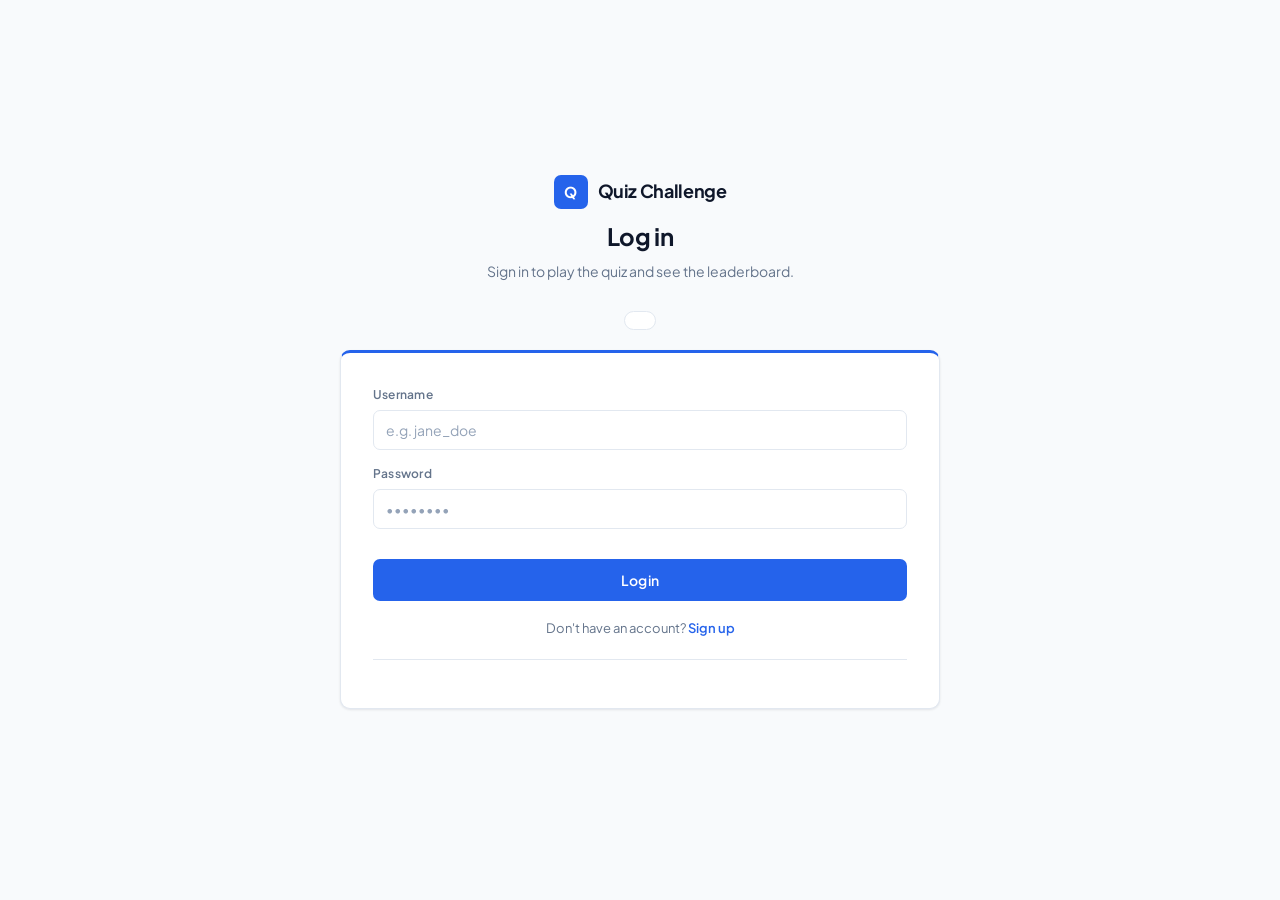
==== public/dashboard.html @ c7d6bfc7 "Initial commit" ====
<!DOCTYPE html>
<html lang="en">
<head>
<meta charset="UTF-8">
<meta name="viewport" content="width=device-width, initial-scale=1.0">
<title>Dashboard · Quiz Challenge</title>
<link rel="stylesheet" href="css/style.css">
</head>
<body>
<div class="shell">
  <div class="brand">
    <div class="brand-mark">Q</div>
    <div class="brand-name">Quiz Challenge</div>
  </div>

  <div class="status-row">
    <div class="server-status">
      <span class="dot" id="status-dot"></span>
      <span id="status-text">Connecting to server…</span>
    </div>
  </div>

  <div class="topbar" id="topbar"></div>

  <!-- Leaderboard section (everyone) -->
  <div class="section-title">Leaderboard</div>
  <div class="table-toolbar">
    <button class="link-btn" onclick="loadLeaderboard()">↻ Refresh</button>
  </div>
  <div class="card card-flush" id="lb-panel">
    <div class="loading-row">Loading…</div>
  </div>

  <!-- Admin section (admin role only) -->
  <div id="admin-section" style="display:none">
    <div class="section-title" style="margin-top:2rem">Admin — Site Stats</div>
    <div class="table-toolbar">
      <button class="link-btn" onclick="loadAdminStats()">↻ Refresh</button>
    </div>
    <div id="admin-stats-tiles" class="admin-stats"></div>
    <div class="section-title">Recent Results</div>
    <div class="card card-flush" id="admin-recent-panel">
      <div class="loading-row">Loading…</div>
    </div>
  </div>
</div>

<script src="js/app.js"></script>
<script>
let session = Session.requireLogin();

async function init() {
  if (!session) return;
  renderTopbar('dashboard');
  checkServerStatus();
  await loadLeaderboard();
  if (session.role === 'admin') {
    document.getElementById('admin-section').style.display = '';
    await loadAdminStats();
  }
}

// ── Leaderboard ─────────────────────────────────────────────
async function loadLeaderboard() {
  const panel = document.getElementById('lb-panel');
  panel.innerHTML = '<div class="loading-row">Loading…</div>';
  try {
    const data = await fetch(API + '/api/leaderboard').then(r => r.json());
    if (!data.length) {
      panel.innerHTML = `<div class="empty-state">No scores yet — finish a quiz to get on the board!</div>`;
      return;
    }
    const rankLabel = r => r === 1 ? '🥇' : r === 2 ? '🥈' : r === 3 ? '🥉' : `#${r}`;
    panel.innerHTML = `
      <table class="data-table">
        <thead>
          <tr>
            <th>Rank</th>
            <th>Player</th>
            <th>Score</th>
            <th>Time</th>
          </tr>
        </thead>
        <tbody>
          ${data.map(e => `
            <tr class="${e.name === session.username ? 'me' : ''}">
              <td class="rank-cell ${e.rank <= 3 ? 'rank-' + e.rank : ''}">${rankLabel(e.rank)}</td>
              <td>${escapeHtml(e.name)}${e.name === session.username ? ' <span class="score-pct">(you)</span>' : ''}</td>
              <td class="mono">${e.score}/${e.total}<span class="score-pct"> ${Math.round(e.score/e.total*100)}%</span></td>
              <td class="mono">${(e.timeMs/1000).toFixed(1)}s</td>
            </tr>`).join('')}
        </tbody>
      </table>`;
  } catch (e) {
    panel.innerHTML = `<div class="empty-state">Could not load leaderboard. Is the server running?</div>`;
  }
}

// ── Admin stats ──────────────────────────────────────────────
async function loadAdminStats() {
  const tilesEl = document.getElementById('admin-stats-tiles');
  const recentEl = document.getElementById('admin-recent-panel');
  tilesEl.innerHTML = '';
  recentEl.innerHTML = '<div class="loading-row">Loading…</div>';

  try {
    const res = await fetch(API + '/api/admin/stats', {
      method: 'POST', headers: {'Content-Type':'application/json'},
      body: JSON.stringify({ username: session.username, password: session.password })
    });
    const data = await res.json();
    if (!res.ok || data.error) {
      recentEl.innerHTML = `<div class="empty-state">${escapeHtml(data.error || 'Could not load admin stats.')}</div>`;
      return;
    }

    // Stat tiles
    const tiles = [
      { v: data.totalUsers,             n: 'Registered users' },
      { v: data.totalQuizzes,           n: 'Quizzes taken' },
      { v: data.avgScorePct.toFixed(1) + '%', n: 'Average score' },
    ];
    tilesEl.innerHTML = tiles.map(t => `
      <div class="admin-stat">
        <div class="admin-stat-v">${t.v}</div>
        <div class="admin-stat-n">${t.n}</div>
      </div>`).join('');

    // Recent results table
    if (!data.recentResults.length) {
      recentEl.innerHTML = `<div class="empty-state">No quiz results yet.</div>`;
      return;
    }
    recentEl.innerHTML = `
      <table class="data-table">
        <thead>
          <tr>
            <th>User</th>
            <th>Score</th>
            <th>Time</th>
            <th>When</th>
          </tr>
        </thead>
        <tbody>
          ${data.recentResults.map(r => `
            <tr>
              <td>${escapeHtml(r.username)}</td>
              <td class="mono">${r.score}/${r.total}<span class="score-pct"> ${Math.round(r.score/r.total*100)}%</span></td>
              <td class="mono">${(r.timeMs/1000).toFixed(1)}s</td>
              <td class="mono" style="color:var(--ink-soft);font-size:12px">${escapeHtml(r.createdAt)}</td>
            </tr>`).join('')}
        </tbody>
      </table>`;
  } catch (e) {
    recentEl.innerHTML = `<div class="empty-state">Could not load admin stats. Is the server running?</div>`;
  }
}

init();
</script>
</body>
</html>
---- public/css/style.css ----
/* ============================================================
   Quiz Challenge — Clean & Modern Professional Design System
   Fonts: Plus Jakarta Sans (UI) + DM Mono (data/numbers)
   ============================================================ */

@import url('https://fonts.googleapis.com/css2?family=Plus+Jakarta+Sans:wght@400;500;600;700&family=DM+Mono:wght@400;500&display=swap');

*, *::before, *::after { box-sizing: border-box; margin: 0; padding: 0; }

:root {
  /* Surfaces */
  --bg:          #F8FAFC;
  --surface:     #FFFFFF;
  --surface-2:   #F1F5F9;

  /* Ink */
  --ink:         #0F172A;
  --ink-soft:    #64748B;
  --ink-faint:   #94A3B8;

  /* Borders */
  --border:      #E2E8F0;
  --border-strong: #CBD5E1;

  /* Brand / accent */
  --accent:        #2563EB;
  --accent-soft:   #EFF6FF;
  --accent-press:  #1D4ED8;
  --accent-border: #BFDBFE;

  /* Status */
  --green:       #16A34A;
  --green-soft:  #F0FDF4;
  --green-border:#BBF7D0;
  --red:         #DC2626;
  --red-soft:    #FEF2F2;
  --red-border:  #FECACA;
  --amber:       #D97706;
  --amber-soft:  #FFFBEB;
  --amber-border:#FDE68A;

  /* Type */
  --font-ui:   'Plus Jakarta Sans', system-ui, sans-serif;
  --font-mono: 'DM Mono', ui-monospace, monospace;

  /* Shape */
  --radius:    10px;
  --radius-sm: 7px;
  --radius-xs: 5px;

  /* Signature: top-border stripe on cards */
  --card-stripe: 3px solid var(--accent);

  /* Shadow — single, restrained */
  --shadow: 0 1px 3px rgba(15,23,42,0.06), 0 1px 2px rgba(15,23,42,0.04);
}

/* ── Base ───────────────────────────────────────────────────── */
html, body {
  font-family: var(--font-ui);
  background: var(--bg);
  color: var(--ink);
  min-height: 100vh;
  -webkit-font-smoothing: antialiased;
}
body {
  display: flex;
  align-items: center;
  justify-content: center;
  padding: 2.5rem 1rem;
  line-height: 1.6;
}
a { color: var(--accent); }

/* ── Shell ──────────────────────────────────────────────────── */
.shell { width: 100%; max-width: 600px; }
.home-shell { width: 100%; max-width: 440px; }

/* ── Brand ──────────────────────────────────────────────────── */
.brand {
  display: flex; align-items: center; gap: 10px;
  justify-content: center; margin-bottom: 0.5rem;
}
.brand-mark {
  width: 34px; height: 34px;
  border-radius: var(--radius-sm);
  background: var(--accent);
  display: flex; align-items: center; justify-content: center;
  color: white;
  font-family: var(--font-ui);
  font-weight: 700; font-size: 15px;
  letter-spacing: -0.02em;
  flex-shrink: 0;
}
.brand-name {
  font-family: var(--font-ui);
  font-weight: 700; font-size: 18px;
  letter-spacing: -0.02em;
  color: var(--ink);
}

/* ── Page header ────────────────────────────────────────────── */
.page-header { text-align: center; margin-bottom: 1.75rem; }
.page-header h1 {
  font-size: 24px; font-weight: 700;
  letter-spacing: -0.02em; color: var(--ink);
}
.page-header p { font-size: 14px; color: var(--ink-soft); margin-top: 5px; }

/* ── Server status ──────────────────────────────────────────── */
.status-row { display: flex; justify-content: center; margin-bottom: 1.25rem; }
.server-status {
  display: inline-flex; align-items: center; gap: 7px;
  font-size: 12px; font-family: var(--font-mono);
  color: var(--ink-soft);
  background: var(--surface);
  border: 1px solid var(--border);
  border-radius: 99px;
  padding: 5px 13px 5px 10px;
}
.dot { width: 7px; height: 7px; border-radius: 50%; flex-shrink: 0; }
.dot.on  { background: var(--green); box-shadow: 0 0 0 2px var(--green-soft); }
.dot.off { background: var(--red);   box-shadow: 0 0 0 2px var(--red-soft); }

/* ── Topbar ─────────────────────────────────────────────────── */
.topbar {
  display: flex; align-items: center;
  justify-content: space-between;
  margin-bottom: 1.5rem;
  padding-bottom: 1rem;
  border-bottom: 1px solid var(--border);
}
.topbar-left { display: flex; align-items: center; gap: 10px; }
.topbar-id { font-size: 13px; color: var(--ink-soft); }
.topbar-id .who { color: var(--ink); font-weight: 600; }
.role-badge {
  display: inline-block;
  font-family: var(--font-mono);
  font-size: 10px; font-weight: 500;
  letter-spacing: 0.05em;
  padding: 2px 8px;
  border-radius: 99px;
  background: var(--accent-soft);
  color: var(--accent);
  border: 1px solid var(--accent-border);
  text-transform: uppercase;
  margin-left: 6px;
  vertical-align: middle;
}
.topbar-nav { display: flex; gap: 4px; }

.btn-ghost {
  background: transparent;
  border: 1px solid var(--border);
  border-radius: var(--radius-sm);
  padding: 7px 13px;
  font-size: 13px; font-weight: 500;
  color: var(--ink-soft);
  cursor: pointer;
  font-family: var(--font-ui);
  transition: all 0.12s;
  text-decoration: none;
  display: inline-flex; align-items: center;
}
.btn-ghost:hover {
  border-color: var(--border-strong);
  color: var(--ink);
  background: var(--surface-2);
}
.btn-ghost.active {
  background: var(--accent);
  border-color: var(--accent);
  color: white;
}
.btn-ghost.danger:hover {
  border-color: var(--red-border);
  color: var(--red);
  background: var(--red-soft);
}

/* ── Cards ──────────────────────────────────────────────────── */
.card {
  background: var(--surface);
  border: 1px solid var(--border);
  border-top: var(--card-stripe);
  border-radius: var(--radius);
  padding: 1.5rem;
  margin-bottom: 1rem;
  box-shadow: var(--shadow);
}
.card-flush {
  padding: 0;
  overflow: hidden;
  border-top: var(--card-stripe);
}

.badge {
  display: inline-flex; align-items: center;
  font-size: 11px; font-weight: 600;
  letter-spacing: 0.04em; text-transform: uppercase;
  padding: 3px 10px; border-radius: 99px;
  background: var(--accent-soft);
  color: var(--accent);
  border: 1px solid var(--accent-border);
  margin-bottom: 12px;
}

/* ── Progress bar ───────────────────────────────────────────── */
.progress-label {
  display: flex; justify-content: space-between;
  font-size: 12px; color: var(--ink-soft);
  font-family: var(--font-mono);
  margin-bottom: 8px;
}
.progress-label .score-value { color: var(--ink); font-weight: 500; }
.progress-wrap {
  background: var(--border); border-radius: 99px;
  height: 5px; margin-bottom: 1.25rem; overflow: hidden;
}
.progress-fill {
  height: 5px; border-radius: 99px; background: var(--accent);
  transition: width 0.4s ease;
}

/* ── Timer ──────────────────────────────────────────────────── */
.timer-card {
  display: flex; align-items: center; gap: 14px;
  background: var(--surface);
  border: 1px solid var(--border);
  border-radius: var(--radius);
  padding: 11px 16px;
  margin-bottom: 1rem;
  box-shadow: var(--shadow);
}
.timer-bar-wrap {
  flex: 1; height: 6px; background: var(--border);
  border-radius: 99px; overflow: hidden;
}
.timer-bar {
  height: 100%; border-radius: 99px; background: var(--green);
  transition: width 0.1s linear, background 0.3s;
}
.timer-bar.warn   { background: var(--amber); }
.timer-bar.danger { background: var(--red); }
.timer-digit {
  font-family: var(--font-mono); font-weight: 500; font-size: 14px;
  color: var(--ink); min-width: 36px; text-align: right;
  font-variant-numeric: tabular-nums;
}
.timer-digit.danger { color: var(--red); }

/* ── Question & options ─────────────────────────────────────── */
.q-text {
  font-size: 17px; font-weight: 600;
  color: var(--ink); line-height: 1.55;
  letter-spacing: -0.01em;
}
.options { display: flex; flex-direction: column; gap: 8px; }
.opt {
  display: flex; align-items: center; gap: 14px;
  background: var(--surface);
  border: 1px solid var(--border);
  border-radius: var(--radius-sm);
  padding: 13px 15px;
  cursor: pointer; font-size: 14px; font-weight: 500;
  color: var(--ink);
  font-family: var(--font-ui);
  transition: border-color 0.12s, background 0.12s;
  text-align: left; width: 100%;
  box-shadow: var(--shadow);
}
.opt:hover:not(:disabled) {
  border-color: var(--accent);
  background: var(--accent-soft);
}
.opt:disabled { cursor: default; }
.opt.correct {
  background: var(--green-soft);
  border-color: var(--green);
}
.opt.wrong {
  background: var(--red-soft);
  border-color: var(--red);
}
.opt.timeout {
  background: var(--amber-soft);
  border-color: var(--amber);
}

.opt-id {
  width: 28px; height: 28px; min-width: 28px;
  border-radius: var(--radius-xs);
  background: var(--surface-2);
  border: 1px solid var(--border);
  display: flex; align-items: center; justify-content: center;
  font-size: 12px; font-weight: 600;
  font-family: var(--font-mono);
  color: var(--ink-soft);
}
.opt.correct .opt-id {
  background: var(--green); border-color: var(--green); color: white;
}
.opt.wrong .opt-id {
  background: var(--red); border-color: var(--red); color: white;
}
.opt.timeout .opt-id {
  background: var(--amber); border-color: var(--amber); color: white;
}

.explanation {
  background: var(--surface-2);
  border: 1px solid var(--border);
  border-left: 3px solid var(--accent);
  border-radius: var(--radius-sm);
  padding: 12px 14px;
  font-size: 13px; color: var(--ink-soft);
  line-height: 1.65; margin-top: 10px;
}
.explanation b { color: var(--ink); }

/* ── Buttons ────────────────────────────────────────────────── */
.btn-primary {
  width: 100%; padding: 12px;
  background: var(--accent); color: white;
  border: none; border-radius: var(--radius-sm);
  font-size: 14px; font-weight: 600;
  font-family: var(--font-ui);
  cursor: pointer; margin-top: 1rem;
  transition: background 0.12s;
  letter-spacing: -0.01em;
}
.btn-primary:hover { background: var(--accent-press); }
.btn-primary:disabled { opacity: 0.55; cursor: not-allowed; }

.btn-secondary {
  width: 100%; padding: 12px;
  background: var(--surface); color: var(--ink);
  border: 1px solid var(--border);
  border-radius: var(--radius-sm);
  font-size: 14px; font-weight: 500;
  font-family: var(--font-ui);
  cursor: pointer; margin-top: 0.5rem;
  transition: all 0.12s;
}
.btn-secondary:hover { background: var(--surface-2); border-color: var(--border-strong); }

/* ── Result screen ──────────────────────────────────────────── */
.result { text-align: center; }
.score-ring {
  width: 96px; height: 96px; border-radius: 50%;
  background: var(--accent-soft);
  border: 2px solid var(--accent-border);
  display: flex; flex-direction: column;
  align-items: center; justify-content: center;
  margin: 0 auto 1.1rem;
}
.score-num {
  font-family: var(--font-mono); font-size: 28px;
  font-weight: 500; color: var(--accent); line-height: 1;
}
.score-lbl {
  font-family: var(--font-mono); font-size: 11px;
  color: var(--ink-soft); margin-top: 2px;
}
.result h2 {
  font-size: 20px; font-weight: 700;
  letter-spacing: -0.01em;
  margin-bottom: 5px; color: var(--ink);
}
.result .lead { font-size: 14px; color: var(--ink-soft); margin-bottom: 1rem; }
.stats {
  display: grid; grid-template-columns: repeat(4, 1fr); gap: 8px;
  margin: 1rem 0;
}
.stat {
  background: var(--surface-2); border: 1px solid var(--border);
  border-radius: var(--radius-sm); padding: 12px 8px; text-align: center;
}
.stat-v {
  font-family: var(--font-mono); font-size: 18px;
  font-weight: 500; color: var(--ink);
}
.stat-n { font-size: 11px; color: var(--ink-soft); margin-top: 3px; }

.saved-badge {
  display: inline-flex; align-items: center; gap: 7px;
  font-size: 13px; font-weight: 500; color: var(--green);
  background: var(--green-soft);
  border: 1px solid var(--green-border);
  border-radius: 99px; padding: 6px 14px;
  margin-top: 12px;
}

/* ── Auth forms ─────────────────────────────────────────────── */
.auth-card { padding: 2rem; }
.auth-card h2 {
  font-size: 20px; font-weight: 700;
  letter-spacing: -0.02em;
  margin-bottom: 4px; color: var(--ink);
}
.auth-card p.sub { font-size: 13px; color: var(--ink-soft); margin-bottom: 1.5rem; }

.field { margin-bottom: 14px; }
.field label {
  font-size: 12px; font-weight: 600;
  color: var(--ink-soft);
  display: block; margin-bottom: 6px;
  letter-spacing: 0.02em;
}
.field input {
  width: 100%; padding: 10px 12px;
  border: 1px solid var(--border);
  border-radius: var(--radius-sm);
  font-size: 14px; font-family: var(--font-ui);
  background: var(--surface); color: var(--ink);
  outline: none;
  transition: border-color 0.12s, box-shadow 0.12s;
}
.field input:focus {
  border-color: var(--accent);
  box-shadow: 0 0 0 3px var(--accent-soft);
}
.field input::placeholder { color: var(--ink-faint); }

.auth-switch {
  text-align: center; font-size: 13px;
  color: var(--ink-soft); margin-top: 1.1rem;
}
.auth-switch a {
  color: var(--accent); cursor: pointer;
  font-weight: 600; text-decoration: none;
}
.auth-switch a:hover { text-decoration: underline; }

.alert {
  border-radius: var(--radius-sm);
  padding: 10px 13px;
  font-size: 13px; margin-bottom: 14px;
  border: 1px solid; font-weight: 500;
}
.alert-error   { background: var(--red-soft);   color: var(--red);   border-color: var(--red-border); }
.alert-success { background: var(--green-soft); color: var(--green); border-color: var(--green-border); }

.seed-note {
  font-size: 12px; color: var(--ink-faint);
  text-align: center; margin-top: 1.25rem;
  border-top: 1px solid var(--border);
  padding-top: 1rem; line-height: 1.7;
}
.seed-note b { font-family: var(--font-mono); color: var(--ink-soft); font-weight: 500; }

/* ── Home / options page ────────────────────────────────────── */
.welcome { text-align: center; margin-bottom: 1.75rem; }
.welcome h1 {
  font-size: 24px; font-weight: 700;
  letter-spacing: -0.02em; color: var(--ink); margin-bottom: 5px;
}
.welcome p { font-size: 14px; color: var(--ink-soft); }
.welcome .username { color: var(--accent); }

.admin-badge-row { text-align: center; margin-bottom: 1.25rem; }

.menu-card {
  background: var(--surface);
  border: 1px solid var(--border);
  border-top: var(--card-stripe);
  border-radius: var(--radius);
  box-shadow: var(--shadow);
  overflow: hidden;
  margin-bottom: 1rem;
}
.menu-item {
  display: flex; align-items: center; gap: 14px;
  width: 100%; padding: 16px 18px;
  background: transparent;
  border: none;
  border-bottom: 1px solid var(--border);
  cursor: pointer; font-family: var(--font-ui);
  text-align: left; text-decoration: none;
  color: var(--ink);
  transition: background 0.12s;
}
.menu-item:last-child { border-bottom: none; }
.menu-item:hover { background: var(--surface-2); }
.menu-item:hover .menu-arrow {
  color: var(--accent); transform: translateX(3px);
}

.menu-icon {
  width: 38px; height: 38px;
  border-radius: var(--radius-sm);
  display: flex; align-items: center; justify-content: center;
  font-size: 18px; flex-shrink: 0;
}
.menu-icon.blue   { background: var(--accent-soft); border: 1px solid var(--accent-border); }
.menu-icon.green  { background: var(--green-soft);  border: 1px solid var(--green-border); }
.menu-icon.red    { background: var(--red-soft);    border: 1px solid var(--red-border); }
.menu-icon.purple { background: var(--accent-soft); border: 1px solid var(--accent-border); }

.menu-text { flex: 1; }
.menu-title { font-size: 14px; font-weight: 600; color: var(--ink); display: block; }
.menu-sub   { font-size: 12px; color: var(--ink-soft); margin-top: 1px; display: block; }
.menu-arrow {
  font-size: 16px; color: var(--ink-faint);
  transition: color 0.12s, transform 0.12s;
}

.logout-item .menu-title { color: var(--red); }
.logout-item:hover { background: var(--red-soft); }
.logout-item:hover .menu-arrow { color: var(--red); transform: translateX(0); }

.footer-note {
  text-align: center; font-size: 12px;
  color: var(--ink-faint); font-family: var(--font-mono);
  margin-top: 0.75rem;
}

/* ── Tables ─────────────────────────────────────────────────── */
.table-toolbar {
  display: flex; justify-content: flex-end; align-items: center;
  margin-bottom: 8px;
}
.link-btn {
  font-size: 12px; color: var(--accent); background: none; border: none;
  cursor: pointer; font-weight: 600; padding: 4px 0;
  font-family: var(--font-ui);
}
.link-btn:hover { text-decoration: underline; }

.data-table { width: 100%; border-collapse: collapse; font-size: 14px; }
.data-table th {
  text-align: left; padding: 10px 14px;
  font-size: 11px; font-weight: 600; color: var(--ink-soft);
  text-transform: uppercase; letter-spacing: 0.06em;
  border-bottom: 1px solid var(--border);
  background: var(--surface-2);
}
.data-table td {
  padding: 12px 14px; border-bottom: 1px solid var(--border); color: var(--ink);
}
.data-table tr:last-child td { border-bottom: none; }
.data-table tr:hover td { background: var(--surface-2); }
.data-table tr.me td { background: var(--accent-soft); }
.data-table .mono { font-family: var(--font-mono); font-size: 13px; }

.rank-cell { font-family: var(--font-mono); font-weight: 500; }
.rank-1 { color: #B45309; }
.rank-2 { color: var(--ink-soft); }
.rank-3 { color: #92400E; }

.score-pct { font-size: 12px; color: var(--ink-soft); margin-left: 3px; }

.empty-state {
  text-align: center; color: var(--ink-soft);
  padding: 2.5rem 1.5rem; font-size: 14px;
}

/* ── Admin stat tiles ───────────────────────────────────────── */
.admin-stats {
  display: grid; grid-template-columns: repeat(3, 1fr);
  gap: 10px; margin-bottom: 1.25rem;
}
.admin-stat {
  background: var(--surface);
  border: 1px solid var(--border);
  border-top: 3px solid var(--accent);
  border-radius: var(--radius);
  padding: 1.1rem; text-align: center;
  box-shadow: var(--shadow);
}
.admin-stat-v {
  font-family: var(--font-mono); font-size: 24px;
  font-weight: 500; color: var(--accent);
}
.admin-stat-n { font-size: 12px; color: var(--ink-soft); margin-top: 4px; }

.section-title {
  font-size: 12px; font-weight: 600; color: var(--ink-soft);
  text-transform: uppercase; letter-spacing: 0.07em;
  margin: 1.5rem 0 8px;
}

/* ── Misc ───────────────────────────────────────────────────── */
.error-box {
  background: var(--red-soft); border: 1px solid var(--red-border);
  border-radius: var(--radius-sm); padding: 1rem;
  color: var(--red); font-size: 14px; margin-bottom: 1rem;
}
.error-box code { font-family: var(--font-mono); font-size: 13px; }
.loading-row {
  text-align: center; padding: 1.5rem;
  color: var(--ink-soft); font-size: 14px;
}

/* ── Focus ──────────────────────────────────────────────────── */
button:focus-visible, input:focus-visible, a:focus-visible {
  outline: 2px solid var(--accent); outline-offset: 2px; border-radius: 3px;
}

/* ── Responsive ─────────────────────────────────────────────── */
@media (max-width: 480px) {
  body { padding: 1.5rem 0.75rem; align-items: flex-start; }
  .admin-stats { grid-template-columns: repeat(2, 1fr); }
  .stats { grid-template-columns: repeat(2, 1fr); }
  .topbar { flex-direction: column; gap: 10px; align-items: stretch; }
  .topbar-nav { justify-content: flex-end; }
}

/* ── Reduced motion ─────────────────────────────────────────── */
@media (prefers-reduced-motion: reduce) {
  *, *::before, *::after { transition: none !important; animation: none !important; }
}
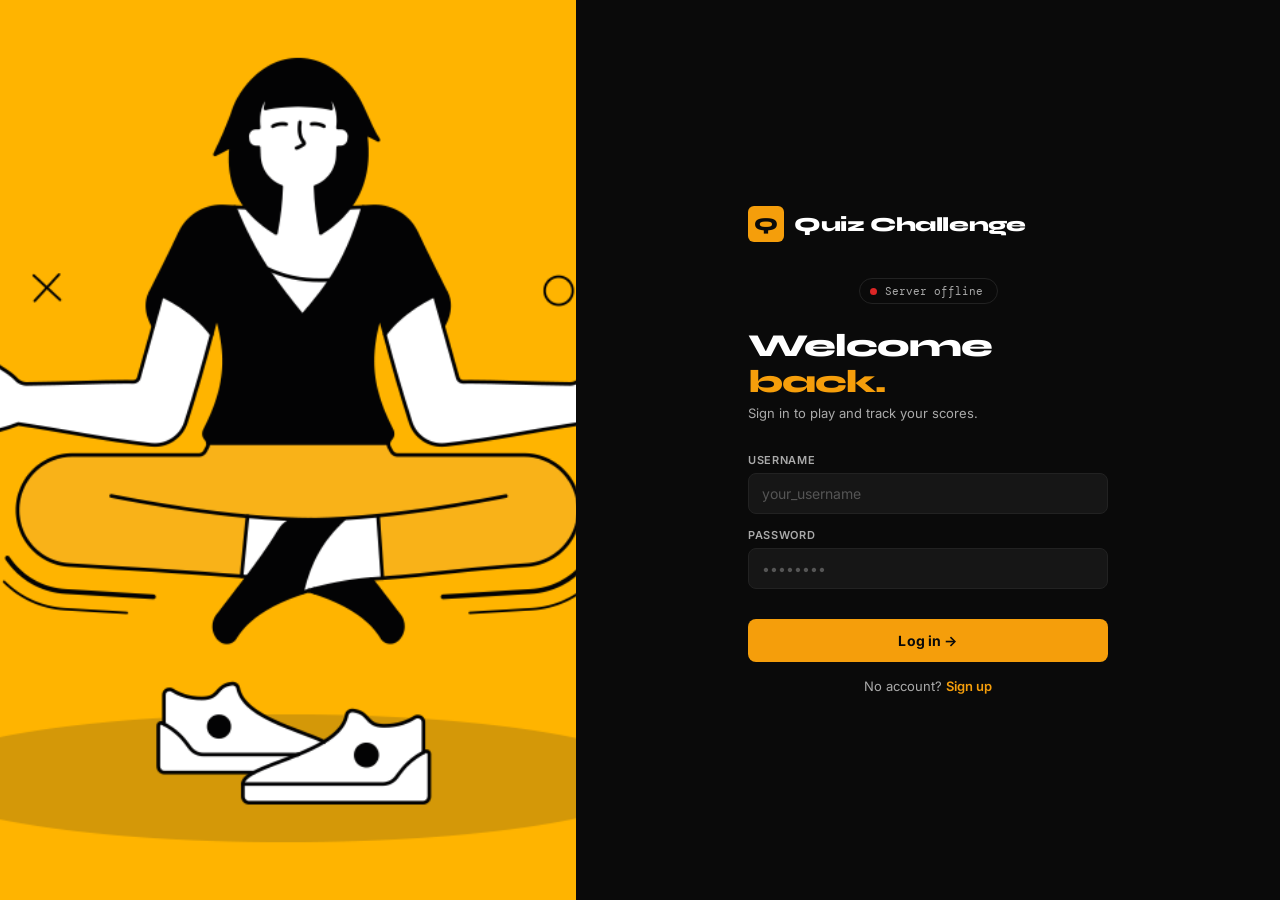
==== commit 6e68c536: "css changes" ====
--- a/public/dashboard.html
+++ b/public/dashboard.html
@@ -12,148 +12,105 @@
     <div class="brand-mark">Q</div>
     <div class="brand-name">Quiz Challenge</div>
   </div>
-
   <div class="status-row">
     <div class="server-status">
       <span class="dot" id="status-dot"></span>
-      <span id="status-text">Connecting to server…</span>
+      <span id="status-text">Connecting…</span>
     </div>
   </div>
 
   <div class="topbar" id="topbar"></div>
 
-  <!-- Leaderboard section (everyone) -->
+  <div class="dash-heading">
+    <h1>Dashboard<span>.</span></h1>
+    <p id="dash-sub">Leaderboard & stats</p>
+  </div>
+
+  <!-- Admin stat tiles (admin only) -->
+  <div id="admin-section" style="display:none">
+    <div class="admin-stats" id="admin-stats-tiles"></div>
+  </div>
+
+  <!-- Leaderboard (everyone) -->
   <div class="section-title">Leaderboard</div>
   <div class="table-toolbar">
-    <button class="link-btn" onclick="loadLeaderboard()">↻ Refresh</button>
+    <button class="link-btn" onclick="load()">↻ Refresh</button>
   </div>
-  <div class="card card-flush" id="lb-panel">
-    <div class="loading-row">Loading…</div>
-  </div>
+  <div id="lb-panel"><div class="loading-row">Loading…</div></div>
 
-  <!-- Admin section (admin role only) -->
-  <div id="admin-section" style="display:none">
-    <div class="section-title" style="margin-top:2rem">Admin — Site Stats</div>
-    <div class="table-toolbar">
-      <button class="link-btn" onclick="loadAdminStats()">↻ Refresh</button>
-    </div>
-    <div id="admin-stats-tiles" class="admin-stats"></div>
-    <div class="section-title">Recent Results</div>
-    <div class="card card-flush" id="admin-recent-panel">
-      <div class="loading-row">Loading…</div>
-    </div>
-  </div>
 </div>
 
 <script src="js/app.js"></script>
 <script>
 let session = Session.requireLogin();
 
+async function load() {
+  await loadLeaderboard();
+  if (session && session.role === 'admin') await loadAdminStats();
+}
+
 async function init() {
   if (!session) return;
   renderTopbar('dashboard');
   checkServerStatus();
-  await loadLeaderboard();
+
   if (session.role === 'admin') {
     document.getElementById('admin-section').style.display = '';
-    await loadAdminStats();
+    document.getElementById('dash-sub').textContent = 'Site stats & leaderboard';
   }
+
+  await load();
 }
 
-// ── Leaderboard ─────────────────────────────────────────────
 async function loadLeaderboard() {
   const panel = document.getElementById('lb-panel');
   panel.innerHTML = '<div class="loading-row">Loading…</div>';
   try {
     const data = await fetch(API + '/api/leaderboard').then(r => r.json());
     if (!data.length) {
-      panel.innerHTML = `<div class="empty-state">No scores yet — finish a quiz to get on the board!</div>`;
+      panel.innerHTML = `<div class="empty-state"><p>No scores yet — play a quiz to get on the board!</p></div>`;
       return;
     }
-    const rankLabel = r => r === 1 ? '🥇' : r === 2 ? '🥈' : r === 3 ? '🥉' : `#${r}`;
+    const rankLabel = r => r===1?'🥇':r===2?'🥈':r===3?'🥉':`#${r}`;
     panel.innerHTML = `
       <table class="data-table">
         <thead>
-          <tr>
-            <th>Rank</th>
-            <th>Player</th>
-            <th>Score</th>
-            <th>Time</th>
-          </tr>
+          <tr><th>Rank</th><th>Player</th><th>Score</th><th>Time</th></tr>
         </thead>
         <tbody>
           ${data.map(e => `
             <tr class="${e.name === session.username ? 'me' : ''}">
-              <td class="rank-cell ${e.rank <= 3 ? 'rank-' + e.rank : ''}">${rankLabel(e.rank)}</td>
-              <td>${escapeHtml(e.name)}${e.name === session.username ? ' <span class="score-pct">(you)</span>' : ''}</td>
+              <td class="rank-cell ${e.rank<=3?'rank-'+e.rank:''}">${rankLabel(e.rank)}</td>
+              <td>${escapeHtml(e.name)}${e.name===session.username?' <span class="score-pct">(you)</span>':''}</td>
               <td class="mono">${e.score}/${e.total}<span class="score-pct"> ${Math.round(e.score/e.total*100)}%</span></td>
               <td class="mono">${(e.timeMs/1000).toFixed(1)}s</td>
             </tr>`).join('')}
         </tbody>
       </table>`;
-  } catch (e) {
-    panel.innerHTML = `<div class="empty-state">Could not load leaderboard. Is the server running?</div>`;
+  } catch(e) {
+    panel.innerHTML = `<div class="empty-state"><p>Could not load leaderboard.</p></div>`;
   }
 }
 
-// ── Admin stats ──────────────────────────────────────────────
 async function loadAdminStats() {
-  const tilesEl = document.getElementById('admin-stats-tiles');
-  const recentEl = document.getElementById('admin-recent-panel');
-  tilesEl.innerHTML = '';
-  recentEl.innerHTML = '<div class="loading-row">Loading…</div>';
-
   try {
     const res = await fetch(API + '/api/admin/stats', {
       method: 'POST', headers: {'Content-Type':'application/json'},
-      body: JSON.stringify({ username: session.username, password: session.password })
+      body: JSON.stringify({username: session.username, password: session.password})
     });
     const data = await res.json();
-    if (!res.ok || data.error) {
-      recentEl.innerHTML = `<div class="empty-state">${escapeHtml(data.error || 'Could not load admin stats.')}</div>`;
-      return;
-    }
+    if (!res.ok || data.error) return;
 
-    // Stat tiles
-    const tiles = [
-      { v: data.totalUsers,             n: 'Registered users' },
-      { v: data.totalQuizzes,           n: 'Quizzes taken' },
-      { v: data.avgScorePct.toFixed(1) + '%', n: 'Average score' },
-    ];
-    tilesEl.innerHTML = tiles.map(t => `
+    document.getElementById('admin-stats-tiles').innerHTML = [
+      { v: data.totalUsers,                 n: 'Registered users' },
+      { v: data.totalQuizzes,               n: 'Quizzes taken'    },
+      { v: data.avgScorePct.toFixed(1)+'%', n: 'Average score'    },
+    ].map(t => `
       <div class="admin-stat">
         <div class="admin-stat-v">${t.v}</div>
         <div class="admin-stat-n">${t.n}</div>
       </div>`).join('');
-
-    // Recent results table
-    if (!data.recentResults.length) {
-      recentEl.innerHTML = `<div class="empty-state">No quiz results yet.</div>`;
-      return;
-    }
-    recentEl.innerHTML = `
-      <table class="data-table">
-        <thead>
-          <tr>
-            <th>User</th>
-            <th>Score</th>
-            <th>Time</th>
-            <th>When</th>
-          </tr>
-        </thead>
-        <tbody>
-          ${data.recentResults.map(r => `
-            <tr>
-              <td>${escapeHtml(r.username)}</td>
-              <td class="mono">${r.score}/${r.total}<span class="score-pct"> ${Math.round(r.score/r.total*100)}%</span></td>
-              <td class="mono">${(r.timeMs/1000).toFixed(1)}s</td>
-              <td class="mono" style="color:var(--ink-soft);font-size:12px">${escapeHtml(r.createdAt)}</td>
-            </tr>`).join('')}
-        </tbody>
-      </table>`;
-  } catch (e) {
-    recentEl.innerHTML = `<div class="empty-state">Could not load admin stats. Is the server running?</div>`;
-  }
+  } catch(e) {}
 }
 
 init();
--- a/public/css/style.css
+++ b/public/css/style.css
@@ -1,65 +1,55 @@
 /* ============================================================
-   Quiz Challenge — Clean & Modern Professional Design System
-   Fonts: Plus Jakarta Sans (UI) + DM Mono (data/numbers)
+   Quiz Challenge — Bold & Editorial Design System
+   Fonts: Syne (display) + Inter (body) + DM Mono (data)
    ============================================================ */
 
-@import url('https://fonts.googleapis.com/css2?family=Plus+Jakarta+Sans:wght@400;500;600;700&family=DM+Mono:wght@400;500&display=swap');
+@import url('https://fonts.googleapis.com/css2?family=Syne:wght@700;800&family=Inter:wght@400;500;600&family=DM+Mono:wght@400;500&display=swap');
 
 *, *::before, *::after { box-sizing: border-box; margin: 0; padding: 0; }
 
 :root {
-  /* Surfaces */
-  --bg:          #F8FAFC;
+  --bg:          #0A0A0A;
+  --bg-2:        #111111;
   --surface:     #FFFFFF;
-  --surface-2:   #F1F5F9;
-
-  /* Ink */
-  --ink:         #0F172A;
-  --ink-soft:    #64748B;
-  --ink-faint:   #94A3B8;
-
-  /* Borders */
-  --border:      #E2E8F0;
-  --border-strong: #CBD5E1;
-
-  /* Brand / accent */
-  --accent:        #2563EB;
-  --accent-soft:   #EFF6FF;
-  --accent-press:  #1D4ED8;
-  --accent-border: #BFDBFE;
-
-  /* Status */
+  --surface-2:   #F5F5F5;
+  --surface-3:   #EBEBEB;
+
+  --ink:         #0A0A0A;
+  --ink-soft:    #555555;
+  --ink-faint:   #999999;
+  --on-dark:     #FFFFFF;
+  --on-dark-soft:#AAAAAA;
+
+  --border:      #E5E5E5;
+  --border-dark: #222222;
+
+  --accent:      #F59E0B;
+  --accent-dark: #D97706;
+  --accent-soft: #FFFBEB;
+
   --green:       #16A34A;
   --green-soft:  #F0FDF4;
-  --green-border:#BBF7D0;
   --red:         #DC2626;
   --red-soft:    #FEF2F2;
-  --red-border:  #FECACA;
   --amber:       #D97706;
   --amber-soft:  #FFFBEB;
-  --amber-border:#FDE68A;
-
-  /* Type */
-  --font-ui:   'Plus Jakarta Sans', system-ui, sans-serif;
-  --font-mono: 'DM Mono', ui-monospace, monospace;
-
-  /* Shape */
-  --radius:    10px;
-  --radius-sm: 7px;
+
+  --font-display: 'Syne', system-ui, sans-serif;
+  --font-body:    'Inter', system-ui, sans-serif;
+  --font-mono:    'DM Mono', ui-monospace, monospace;
+
+  --radius:    12px;
+  --radius-sm: 8px;
   --radius-xs: 5px;
 
-  /* Signature: top-border stripe on cards */
-  --card-stripe: 3px solid var(--accent);
-
-  /* Shadow — single, restrained */
-  --shadow: 0 1px 3px rgba(15,23,42,0.06), 0 1px 2px rgba(15,23,42,0.04);
-}
-
-/* ── Base ───────────────────────────────────────────────────── */
+  --transition: 0.2s cubic-bezier(0.4, 0, 0.2, 1);
+}
+
+/* ── Base ─────────────────────────────────────────────────── */
 html, body {
-  font-family: var(--font-ui);
+  font-family: var(--font-body);
   background: var(--bg);
-  color: var(--ink);
+  color: var(--on-dark);
   min-height: 100vh;
   -webkit-font-smoothing: antialiased;
 }
@@ -68,333 +58,117 @@
   align-items: center;
   justify-content: center;
   padding: 2.5rem 1rem;
-  line-height: 1.6;
-}
-a { color: var(--accent); }
-
-/* ── Shell ──────────────────────────────────────────────────── */
-.shell { width: 100%; max-width: 600px; }
-.home-shell { width: 100%; max-width: 440px; }
-
-/* ── Brand ──────────────────────────────────────────────────── */
+}
+
+/* ── Shell ────────────────────────────────────────────────── */
+.shell      { width: 100%; max-width: 620px; }
+.home-shell { width: 100%; max-width: 480px; }
+.auth-shell { width: 100%; max-width: 420px; }
+
+/* ── Brand ────────────────────────────────────────────────── */
 .brand {
-  display: flex; align-items: center; gap: 10px;
-  justify-content: center; margin-bottom: 0.5rem;
+  display: flex; align-items: center; gap: 12px;
+  justify-content: center; margin-bottom: 2rem;
 }
 .brand-mark {
-  width: 34px; height: 34px;
-  border-radius: var(--radius-sm);
+  width: 36px; height: 36px;
   background: var(--accent);
+  border-radius: 6px;
   display: flex; align-items: center; justify-content: center;
-  color: white;
-  font-family: var(--font-ui);
-  font-weight: 700; font-size: 15px;
+  font-family: var(--font-display);
+  font-weight: 800; font-size: 18px;
+  color: var(--ink);
+  flex-shrink: 0;
+}
+.brand-name {
+  font-family: var(--font-display);
+  font-weight: 800; font-size: 20px;
   letter-spacing: -0.02em;
-  flex-shrink: 0;
-}
-.brand-name {
-  font-family: var(--font-ui);
-  font-weight: 700; font-size: 18px;
-  letter-spacing: -0.02em;
-  color: var(--ink);
-}
-
-/* ── Page header ────────────────────────────────────────────── */
-.page-header { text-align: center; margin-bottom: 1.75rem; }
-.page-header h1 {
-  font-size: 24px; font-weight: 700;
-  letter-spacing: -0.02em; color: var(--ink);
-}
-.page-header p { font-size: 14px; color: var(--ink-soft); margin-top: 5px; }
-
-/* ── Server status ──────────────────────────────────────────── */
-.status-row { display: flex; justify-content: center; margin-bottom: 1.25rem; }
+  color: var(--on-dark);
+}
+
+/* ── Server status ────────────────────────────────────────── */
+.status-row { display: flex; justify-content: center; margin-bottom: 2rem; }
 .server-status {
-  display: inline-flex; align-items: center; gap: 7px;
-  font-size: 12px; font-family: var(--font-mono);
-  color: var(--ink-soft);
-  background: var(--surface);
-  border: 1px solid var(--border);
+  display: inline-flex; align-items: center; gap: 8px;
+  font-size: 11px; font-family: var(--font-mono);
+  color: var(--on-dark-soft);
+  border: 1px solid var(--border-dark);
   border-radius: 99px;
-  padding: 5px 13px 5px 10px;
+  padding: 5px 14px 5px 10px;
 }
 .dot { width: 7px; height: 7px; border-radius: 50%; flex-shrink: 0; }
-.dot.on  { background: var(--green); box-shadow: 0 0 0 2px var(--green-soft); }
-.dot.off { background: var(--red);   box-shadow: 0 0 0 2px var(--red-soft); }
-
-/* ── Topbar ─────────────────────────────────────────────────── */
+.dot.on  { background: var(--green); animation: pulse-green 2s infinite; }
+.dot.off { background: var(--red); }
+@keyframes pulse-green {
+  0%, 100% { box-shadow: 0 0 0 0 rgba(22,163,74,0.4); }
+  50%       { box-shadow: 0 0 0 4px rgba(22,163,74,0); }
+}
+
+/* ── Topbar ───────────────────────────────────────────────── */
 .topbar {
   display: flex; align-items: center;
   justify-content: space-between;
-  margin-bottom: 1.5rem;
-  padding-bottom: 1rem;
-  border-bottom: 1px solid var(--border);
-}
-.topbar-left { display: flex; align-items: center; gap: 10px; }
-.topbar-id { font-size: 13px; color: var(--ink-soft); }
-.topbar-id .who { color: var(--ink); font-weight: 600; }
+  margin-bottom: 2rem;
+  padding-bottom: 1.25rem;
+  border-bottom: 1px solid var(--border-dark);
+}
+.topbar-id { font-size: 13px; color: var(--on-dark-soft); }
+.topbar-id .who { color: var(--on-dark); font-weight: 600; }
 .role-badge {
   display: inline-block;
   font-family: var(--font-mono);
   font-size: 10px; font-weight: 500;
-  letter-spacing: 0.05em;
-  padding: 2px 8px;
-  border-radius: 99px;
-  background: var(--accent-soft);
-  color: var(--accent);
-  border: 1px solid var(--accent-border);
+  padding: 2px 8px; border-radius: 99px;
+  background: var(--accent);
+  color: var(--ink);
   text-transform: uppercase;
-  margin-left: 6px;
-  vertical-align: middle;
+  margin-left: 8px; vertical-align: middle;
+  letter-spacing: 0.04em;
 }
 .topbar-nav { display: flex; gap: 4px; }
 
 .btn-ghost {
   background: transparent;
-  border: 1px solid var(--border);
+  border: 1px solid var(--border-dark);
   border-radius: var(--radius-sm);
-  padding: 7px 13px;
-  font-size: 13px; font-weight: 500;
-  color: var(--ink-soft);
+  padding: 7px 14px;
+  font-size: 12px; font-weight: 500;
+  color: var(--on-dark-soft);
   cursor: pointer;
-  font-family: var(--font-ui);
-  transition: all 0.12s;
+  font-family: var(--font-body);
+  transition: all var(--transition);
   text-decoration: none;
   display: inline-flex; align-items: center;
-}
-.btn-ghost:hover {
-  border-color: var(--border-strong);
-  color: var(--ink);
-  background: var(--surface-2);
-}
-.btn-ghost.active {
-  background: var(--accent);
-  border-color: var(--accent);
-  color: white;
-}
-.btn-ghost.danger:hover {
-  border-color: var(--red-border);
-  color: var(--red);
-  background: var(--red-soft);
-}
-
-/* ── Cards ──────────────────────────────────────────────────── */
-.card {
+  letter-spacing: 0.01em;
+}
+.btn-ghost:hover { border-color: #555; color: var(--on-dark); background: #1A1A1A; }
+.btn-ghost.active { background: var(--on-dark); border-color: var(--on-dark); color: var(--ink); }
+.btn-ghost.danger:hover { border-color: var(--red); color: var(--red); background: transparent; }
+
+/* ── Auth page ────────────────────────────────────────────── */
+.auth-heading {
+  text-align: center; margin-bottom: 2rem;
+}
+.auth-heading h1 {
+  font-family: var(--font-display);
+  font-size: 36px; font-weight: 800;
+  letter-spacing: -0.03em;
+  color: var(--on-dark);
+  line-height: 1.1;
+}
+.auth-heading h1 span { color: var(--accent); }
+.auth-heading p { font-size: 14px; color: var(--on-dark-soft); margin-top: 8px; }
+
+.auth-card {
   background: var(--surface);
-  border: 1px solid var(--border);
-  border-top: var(--card-stripe);
   border-radius: var(--radius);
-  padding: 1.5rem;
-  margin-bottom: 1rem;
-  box-shadow: var(--shadow);
-}
-.card-flush {
-  padding: 0;
-  overflow: hidden;
-  border-top: var(--card-stripe);
-}
-
-.badge {
-  display: inline-flex; align-items: center;
-  font-size: 11px; font-weight: 600;
-  letter-spacing: 0.04em; text-transform: uppercase;
-  padding: 3px 10px; border-radius: 99px;
-  background: var(--accent-soft);
-  color: var(--accent);
-  border: 1px solid var(--accent-border);
-  margin-bottom: 12px;
-}
-
-/* ── Progress bar ───────────────────────────────────────────── */
-.progress-label {
-  display: flex; justify-content: space-between;
-  font-size: 12px; color: var(--ink-soft);
-  font-family: var(--font-mono);
-  margin-bottom: 8px;
-}
-.progress-label .score-value { color: var(--ink); font-weight: 500; }
-.progress-wrap {
-  background: var(--border); border-radius: 99px;
-  height: 5px; margin-bottom: 1.25rem; overflow: hidden;
-}
-.progress-fill {
-  height: 5px; border-radius: 99px; background: var(--accent);
-  transition: width 0.4s ease;
-}
-
-/* ── Timer ──────────────────────────────────────────────────── */
-.timer-card {
-  display: flex; align-items: center; gap: 14px;
-  background: var(--surface);
-  border: 1px solid var(--border);
-  border-radius: var(--radius);
-  padding: 11px 16px;
-  margin-bottom: 1rem;
-  box-shadow: var(--shadow);
-}
-.timer-bar-wrap {
-  flex: 1; height: 6px; background: var(--border);
-  border-radius: 99px; overflow: hidden;
-}
-.timer-bar {
-  height: 100%; border-radius: 99px; background: var(--green);
-  transition: width 0.1s linear, background 0.3s;
-}
-.timer-bar.warn   { background: var(--amber); }
-.timer-bar.danger { background: var(--red); }
-.timer-digit {
-  font-family: var(--font-mono); font-weight: 500; font-size: 14px;
-  color: var(--ink); min-width: 36px; text-align: right;
-  font-variant-numeric: tabular-nums;
-}
-.timer-digit.danger { color: var(--red); }
-
-/* ── Question & options ─────────────────────────────────────── */
-.q-text {
-  font-size: 17px; font-weight: 600;
-  color: var(--ink); line-height: 1.55;
-  letter-spacing: -0.01em;
-}
-.options { display: flex; flex-direction: column; gap: 8px; }
-.opt {
-  display: flex; align-items: center; gap: 14px;
-  background: var(--surface);
-  border: 1px solid var(--border);
-  border-radius: var(--radius-sm);
-  padding: 13px 15px;
-  cursor: pointer; font-size: 14px; font-weight: 500;
-  color: var(--ink);
-  font-family: var(--font-ui);
-  transition: border-color 0.12s, background 0.12s;
-  text-align: left; width: 100%;
-  box-shadow: var(--shadow);
-}
-.opt:hover:not(:disabled) {
-  border-color: var(--accent);
-  background: var(--accent-soft);
-}
-.opt:disabled { cursor: default; }
-.opt.correct {
-  background: var(--green-soft);
-  border-color: var(--green);
-}
-.opt.wrong {
-  background: var(--red-soft);
-  border-color: var(--red);
-}
-.opt.timeout {
-  background: var(--amber-soft);
-  border-color: var(--amber);
-}
-
-.opt-id {
-  width: 28px; height: 28px; min-width: 28px;
-  border-radius: var(--radius-xs);
-  background: var(--surface-2);
-  border: 1px solid var(--border);
-  display: flex; align-items: center; justify-content: center;
-  font-size: 12px; font-weight: 600;
-  font-family: var(--font-mono);
-  color: var(--ink-soft);
-}
-.opt.correct .opt-id {
-  background: var(--green); border-color: var(--green); color: white;
-}
-.opt.wrong .opt-id {
-  background: var(--red); border-color: var(--red); color: white;
-}
-.opt.timeout .opt-id {
-  background: var(--amber); border-color: var(--amber); color: white;
-}
-
-.explanation {
-  background: var(--surface-2);
-  border: 1px solid var(--border);
-  border-left: 3px solid var(--accent);
-  border-radius: var(--radius-sm);
-  padding: 12px 14px;
-  font-size: 13px; color: var(--ink-soft);
-  line-height: 1.65; margin-top: 10px;
-}
-.explanation b { color: var(--ink); }
-
-/* ── Buttons ────────────────────────────────────────────────── */
-.btn-primary {
-  width: 100%; padding: 12px;
-  background: var(--accent); color: white;
-  border: none; border-radius: var(--radius-sm);
-  font-size: 14px; font-weight: 600;
-  font-family: var(--font-ui);
-  cursor: pointer; margin-top: 1rem;
-  transition: background 0.12s;
-  letter-spacing: -0.01em;
-}
-.btn-primary:hover { background: var(--accent-press); }
-.btn-primary:disabled { opacity: 0.55; cursor: not-allowed; }
-
-.btn-secondary {
-  width: 100%; padding: 12px;
-  background: var(--surface); color: var(--ink);
-  border: 1px solid var(--border);
-  border-radius: var(--radius-sm);
-  font-size: 14px; font-weight: 500;
-  font-family: var(--font-ui);
-  cursor: pointer; margin-top: 0.5rem;
-  transition: all 0.12s;
-}
-.btn-secondary:hover { background: var(--surface-2); border-color: var(--border-strong); }
-
-/* ── Result screen ──────────────────────────────────────────── */
-.result { text-align: center; }
-.score-ring {
-  width: 96px; height: 96px; border-radius: 50%;
-  background: var(--accent-soft);
-  border: 2px solid var(--accent-border);
-  display: flex; flex-direction: column;
-  align-items: center; justify-content: center;
-  margin: 0 auto 1.1rem;
-}
-.score-num {
-  font-family: var(--font-mono); font-size: 28px;
-  font-weight: 500; color: var(--accent); line-height: 1;
-}
-.score-lbl {
-  font-family: var(--font-mono); font-size: 11px;
-  color: var(--ink-soft); margin-top: 2px;
-}
-.result h2 {
-  font-size: 20px; font-weight: 700;
-  letter-spacing: -0.01em;
-  margin-bottom: 5px; color: var(--ink);
-}
-.result .lead { font-size: 14px; color: var(--ink-soft); margin-bottom: 1rem; }
-.stats {
-  display: grid; grid-template-columns: repeat(4, 1fr); gap: 8px;
-  margin: 1rem 0;
-}
-.stat {
-  background: var(--surface-2); border: 1px solid var(--border);
-  border-radius: var(--radius-sm); padding: 12px 8px; text-align: center;
-}
-.stat-v {
-  font-family: var(--font-mono); font-size: 18px;
-  font-weight: 500; color: var(--ink);
-}
-.stat-n { font-size: 11px; color: var(--ink-soft); margin-top: 3px; }
-
-.saved-badge {
-  display: inline-flex; align-items: center; gap: 7px;
-  font-size: 13px; font-weight: 500; color: var(--green);
-  background: var(--green-soft);
-  border: 1px solid var(--green-border);
-  border-radius: 99px; padding: 6px 14px;
-  margin-top: 12px;
-}
-
-/* ── Auth forms ─────────────────────────────────────────────── */
-.auth-card { padding: 2rem; }
+  padding: 2rem;
+  animation: slideUp 0.3s cubic-bezier(0.4,0,0.2,1);
+}
 .auth-card h2 {
-  font-size: 20px; font-weight: 700;
+  font-family: var(--font-display);
+  font-size: 22px; font-weight: 800;
   letter-spacing: -0.02em;
   margin-bottom: 4px; color: var(--ink);
 }
@@ -402,211 +176,434 @@
 
 .field { margin-bottom: 14px; }
 .field label {
-  font-size: 12px; font-weight: 600;
+  font-size: 11px; font-weight: 600;
   color: var(--ink-soft);
   display: block; margin-bottom: 6px;
-  letter-spacing: 0.02em;
+  text-transform: uppercase; letter-spacing: 0.06em;
 }
 .field input {
-  width: 100%; padding: 10px 12px;
-  border: 1px solid var(--border);
+  width: 100%; padding: 11px 13px;
+  border: 1.5px solid var(--border);
   border-radius: var(--radius-sm);
-  font-size: 14px; font-family: var(--font-ui);
+  font-size: 14px; font-family: var(--font-body);
   background: var(--surface); color: var(--ink);
   outline: none;
-  transition: border-color 0.12s, box-shadow 0.12s;
+  transition: border-color var(--transition), box-shadow var(--transition);
 }
 .field input:focus {
-  border-color: var(--accent);
-  box-shadow: 0 0 0 3px var(--accent-soft);
+  border-color: var(--ink);
+  box-shadow: 0 0 0 3px rgba(10,10,10,0.08);
 }
 .field input::placeholder { color: var(--ink-faint); }
 
 .auth-switch {
   text-align: center; font-size: 13px;
-  color: var(--ink-soft); margin-top: 1.1rem;
+  color: var(--ink-soft); margin-top: 1rem;
 }
 .auth-switch a {
-  color: var(--accent); cursor: pointer;
-  font-weight: 600; text-decoration: none;
-}
-.auth-switch a:hover { text-decoration: underline; }
+  color: var(--ink); cursor: pointer;
+  font-weight: 600; text-decoration: underline;
+}
 
 .alert {
   border-radius: var(--radius-sm);
   padding: 10px 13px;
   font-size: 13px; margin-bottom: 14px;
-  border: 1px solid; font-weight: 500;
-}
-.alert-error   { background: var(--red-soft);   color: var(--red);   border-color: var(--red-border); }
-.alert-success { background: var(--green-soft); color: var(--green); border-color: var(--green-border); }
+  border: 1.5px solid; font-weight: 500;
+}
+.alert-error   { background: var(--red-soft);   color: var(--red);   border-color: var(--red); }
+.alert-success { background: var(--green-soft); color: var(--green); border-color: var(--green); }
 
 .seed-note {
-  font-size: 12px; color: var(--ink-faint);
+  font-size: 11px; color: var(--ink-faint);
   text-align: center; margin-top: 1.25rem;
   border-top: 1px solid var(--border);
-  padding-top: 1rem; line-height: 1.7;
+  padding-top: 1rem; line-height: 1.8;
 }
 .seed-note b { font-family: var(--font-mono); color: var(--ink-soft); font-weight: 500; }
 
-/* ── Home / options page ────────────────────────────────────── */
-.welcome { text-align: center; margin-bottom: 1.75rem; }
-.welcome h1 {
-  font-size: 24px; font-weight: 700;
-  letter-spacing: -0.02em; color: var(--ink); margin-bottom: 5px;
-}
-.welcome p { font-size: 14px; color: var(--ink-soft); }
-.welcome .username { color: var(--accent); }
-
-.admin-badge-row { text-align: center; margin-bottom: 1.25rem; }
+/* ── Buttons ──────────────────────────────────────────────── */
+.btn-primary {
+  width: 100%; padding: 13px;
+  background: var(--ink); color: var(--on-dark);
+  border: none; border-radius: var(--radius-sm);
+  font-size: 14px; font-weight: 600;
+  font-family: var(--font-body);
+  cursor: pointer; margin-top: 1rem;
+  transition: background var(--transition), transform var(--transition);
+  letter-spacing: 0.01em;
+}
+.btn-primary:hover { background: #222; transform: translateY(-1px); }
+.btn-primary:active { transform: translateY(0); }
+.btn-primary:disabled { opacity: 0.4; cursor: not-allowed; transform: none; }
+
+.btn-secondary {
+  width: 100%; padding: 13px;
+  background: transparent; color: var(--on-dark);
+  border: 1.5px solid var(--border-dark);
+  border-radius: var(--radius-sm);
+  font-size: 14px; font-weight: 500;
+  font-family: var(--font-body);
+  cursor: pointer; margin-top: 0.5rem;
+  transition: all var(--transition);
+}
+.btn-secondary:hover { border-color: #555; background: #1A1A1A; }
+
+/* ── Home page ────────────────────────────────────────────── */
+.welcome { text-align: center; margin-bottom: 2.5rem; }
+.welcome .greeting {
+  font-family: var(--font-display);
+  font-size: 40px; font-weight: 800;
+  letter-spacing: -0.03em;
+  color: var(--on-dark);
+  line-height: 1.1;
+  margin-bottom: 8px;
+}
+.welcome .greeting span { color: var(--accent); }
+.welcome p { font-size: 14px; color: var(--on-dark-soft); }
+
+.admin-badge-row { text-align: center; margin-bottom: 1.5rem; }
 
 .menu-card {
   background: var(--surface);
-  border: 1px solid var(--border);
-  border-top: var(--card-stripe);
   border-radius: var(--radius);
-  box-shadow: var(--shadow);
   overflow: hidden;
-  margin-bottom: 1rem;
+  animation: slideUp 0.3s cubic-bezier(0.4,0,0.2,1);
 }
 .menu-item {
-  display: flex; align-items: center; gap: 14px;
-  width: 100%; padding: 16px 18px;
+  display: flex; align-items: center; gap: 16px;
+  width: 100%; padding: 18px 20px;
   background: transparent;
   border: none;
   border-bottom: 1px solid var(--border);
-  cursor: pointer; font-family: var(--font-ui);
+  cursor: pointer; font-family: var(--font-body);
   text-align: left; text-decoration: none;
   color: var(--ink);
-  transition: background 0.12s;
+  transition: background var(--transition), padding-left var(--transition);
 }
 .menu-item:last-child { border-bottom: none; }
-.menu-item:hover { background: var(--surface-2); }
-.menu-item:hover .menu-arrow {
-  color: var(--accent); transform: translateX(3px);
-}
-
+.menu-item:hover { background: var(--surface-2); padding-left: 24px; }
 .menu-icon {
-  width: 38px; height: 38px;
+  width: 40px; height: 40px;
   border-radius: var(--radius-sm);
   display: flex; align-items: center; justify-content: center;
-  font-size: 18px; flex-shrink: 0;
-}
-.menu-icon.blue   { background: var(--accent-soft); border: 1px solid var(--accent-border); }
-.menu-icon.green  { background: var(--green-soft);  border: 1px solid var(--green-border); }
-.menu-icon.red    { background: var(--red-soft);    border: 1px solid var(--red-border); }
-.menu-icon.purple { background: var(--accent-soft); border: 1px solid var(--accent-border); }
-
+  font-size: 19px; flex-shrink: 0;
+}
+.menu-icon.amber  { background: var(--accent-soft); }
+.menu-icon.green  { background: var(--green-soft); }
+.menu-icon.blue   { background: #EFF6FF; }
+.menu-icon.red    { background: var(--red-soft); }
+.menu-icon.purple { background: #F5F3FF; }
 .menu-text { flex: 1; }
-.menu-title { font-size: 14px; font-weight: 600; color: var(--ink); display: block; }
-.menu-sub   { font-size: 12px; color: var(--ink-soft); margin-top: 1px; display: block; }
+.menu-title { font-size: 15px; font-weight: 600; color: var(--ink); display: block; }
+.menu-sub   { font-size: 12px; color: var(--ink-soft); margin-top: 2px; display: block; }
 .menu-arrow {
-  font-size: 16px; color: var(--ink-faint);
-  transition: color 0.12s, transform 0.12s;
-}
-
+  font-size: 18px; color: var(--ink-faint);
+  transition: color var(--transition), transform var(--transition);
+}
+.menu-item:hover .menu-arrow { color: var(--ink); transform: translateX(4px); }
 .logout-item .menu-title { color: var(--red); }
-.logout-item:hover { background: var(--red-soft); }
+.logout-item:hover { background: var(--red-soft); padding-left: 24px; }
 .logout-item:hover .menu-arrow { color: var(--red); transform: translateX(0); }
 
 .footer-note {
-  text-align: center; font-size: 12px;
-  color: var(--ink-faint); font-family: var(--font-mono);
-  margin-top: 0.75rem;
-}
-
-/* ── Tables ─────────────────────────────────────────────────── */
-.table-toolbar {
-  display: flex; justify-content: flex-end; align-items: center;
-  margin-bottom: 8px;
-}
+  text-align: center; font-size: 11px;
+  color: var(--on-dark-soft); font-family: var(--font-mono);
+  margin-top: 1.5rem; letter-spacing: 0.02em;
+}
+
+/* ── Quiz page ────────────────────────────────────────────── */
+.quiz-meta {
+  display: flex; align-items: baseline;
+  justify-content: space-between;
+  margin-bottom: 1.5rem;
+}
+.q-number {
+  font-family: var(--font-display);
+  font-size: 64px; font-weight: 800;
+  color: var(--on-dark); line-height: 1;
+  letter-spacing: -0.04em;
+  opacity: 0.15;
+}
+.q-counter {
+  font-family: var(--font-mono);
+  font-size: 12px; color: var(--on-dark-soft);
+}
+.q-score {
+  font-family: var(--font-mono);
+  font-size: 13px; color: var(--on-dark-soft);
+}
+.q-score span { color: var(--accent); font-size: 18px; font-weight: 500; }
+
+.progress-wrap {
+  background: var(--border-dark); border-radius: 99px;
+  height: 3px; margin-bottom: 1.75rem; overflow: hidden;
+}
+.progress-fill {
+  height: 3px; border-radius: 99px; background: var(--accent);
+  transition: width 0.5s cubic-bezier(0.4,0,0.2,1);
+}
+
+.timer-row {
+  display: flex; align-items: center; gap: 14px;
+  margin-bottom: 1.5rem;
+}
+.timer-bar-wrap {
+  flex: 1; height: 4px; background: var(--border-dark);
+  border-radius: 99px; overflow: hidden;
+}
+.timer-bar {
+  height: 100%; border-radius: 99px; background: var(--on-dark);
+  transition: width 0.1s linear, background 0.4s;
+}
+.timer-bar.warn   { background: var(--amber); }
+.timer-bar.danger { background: var(--red); animation: pulse-bar 0.5s infinite alternate; }
+@keyframes pulse-bar { to { opacity: 0.6; } }
+.timer-digit {
+  font-family: var(--font-mono); font-weight: 500; font-size: 13px;
+  color: var(--on-dark-soft); min-width: 34px; text-align: right;
+  font-variant-numeric: tabular-nums;
+}
+.timer-digit.danger { color: var(--red); }
+
+.q-card {
+  background: var(--surface);
+  border-radius: var(--radius);
+  padding: 1.75rem;
+  margin-bottom: 1.25rem;
+  animation: slideUp 0.25s cubic-bezier(0.4,0,0.2,1);
+}
+.category-tag {
+  display: inline-block;
+  font-size: 10px; font-weight: 600;
+  text-transform: uppercase; letter-spacing: 0.08em;
+  color: var(--ink-soft); margin-bottom: 10px;
+}
+.q-text {
+  font-family: var(--font-display);
+  font-size: 20px; font-weight: 800;
+  color: var(--ink); line-height: 1.4;
+  letter-spacing: -0.02em;
+}
+
+.options { display: flex; flex-direction: column; gap: 8px; }
+.opt {
+  display: flex; align-items: center; gap: 14px;
+  background: #161616;
+  border: 1.5px solid var(--border-dark);
+  border-radius: var(--radius-sm);
+  padding: 14px 16px;
+  cursor: pointer; font-size: 14px; font-weight: 500;
+  color: var(--on-dark);
+  font-family: var(--font-body);
+  transition: border-color var(--transition), background var(--transition), transform var(--transition);
+  text-align: left; width: 100%;
+  animation: slideUp 0.3s cubic-bezier(0.4,0,0.2,1) both;
+}
+.opt:nth-child(1) { animation-delay: 0.03s; }
+.opt:nth-child(2) { animation-delay: 0.06s; }
+.opt:nth-child(3) { animation-delay: 0.09s; }
+.opt:nth-child(4) { animation-delay: 0.12s; }
+.opt:hover:not(:disabled) {
+  border-color: var(--accent);
+  background: #1A1700;
+  transform: translateX(4px);
+}
+.opt:disabled { cursor: default; }
+.opt.correct { background: #052E16; border-color: var(--green); color: #86EFAC; transform: none; }
+.opt.wrong   { background: #1C0A0A; border-color: var(--red);   color: #FCA5A5; transform: none; }
+.opt.timeout { background: #1C1200; border-color: var(--amber); color: #FCD34D; transform: none; }
+.opt-id {
+  width: 28px; height: 28px; min-width: 28px;
+  border-radius: var(--radius-xs);
+  background: #222; border: 1px solid #333;
+  display: flex; align-items: center; justify-content: center;
+  font-size: 11px; font-weight: 600;
+  font-family: var(--font-mono); color: #888;
+  transition: all var(--transition);
+}
+.opt:hover:not(:disabled) .opt-id { background: var(--accent); border-color: var(--accent); color: var(--ink); }
+.opt.correct .opt-id { background: var(--green); border-color: var(--green); color: white; }
+.opt.wrong .opt-id   { background: var(--red);   border-color: var(--red);   color: white; }
+.opt.timeout .opt-id { background: var(--amber); border-color: var(--amber); color: var(--ink); }
+
+.explanation {
+  background: #161616;
+  border: 1.5px solid var(--border-dark);
+  border-left: 3px solid var(--accent);
+  border-radius: var(--radius-sm);
+  padding: 13px 15px;
+  font-size: 13px; color: var(--on-dark-soft);
+  line-height: 1.65; margin-top: 10px;
+  animation: slideUp 0.2s cubic-bezier(0.4,0,0.2,1);
+}
+.explanation b { color: var(--on-dark); }
+
+/* ── Result screen ────────────────────────────────────────── */
+.result-card {
+  background: var(--surface);
+  border-radius: var(--radius);
+  padding: 2rem; text-align: center;
+  animation: slideUp 0.35s cubic-bezier(0.4,0,0.2,1);
+}
+.result-score-big {
+  font-family: var(--font-display);
+  font-size: 88px; font-weight: 800;
+  letter-spacing: -0.04em; line-height: 1;
+  color: var(--ink); margin-bottom: 4px;
+}
+.result-score-big span { color: var(--accent); }
+.result-grade {
+  font-family: var(--font-display);
+  font-size: 22px; font-weight: 800;
+  color: var(--ink); margin-bottom: 6px;
+  letter-spacing: -0.02em;
+}
+.result-sub { font-size: 14px; color: var(--ink-soft); margin-bottom: 1.5rem; }
+.stats {
+  display: grid; grid-template-columns: repeat(4,1fr); gap: 8px;
+  margin-bottom: 1.5rem;
+}
+.stat {
+  background: var(--surface-2); border: 1px solid var(--border);
+  border-radius: var(--radius-sm); padding: 12px 8px; text-align: center;
+}
+.stat-v { font-family: var(--font-mono); font-size: 18px; font-weight: 500; color: var(--ink); }
+.stat-n { font-size: 11px; color: var(--ink-soft); margin-top: 3px; }
+
+.saved-badge {
+  display: inline-flex; align-items: center; gap: 7px;
+  font-size: 13px; font-weight: 600; color: var(--green);
+  background: var(--green-soft); border: 1.5px solid var(--green);
+  border-radius: 99px; padding: 6px 16px; margin-top: 12px;
+}
+
+/* ── Dashboard page ───────────────────────────────────────── */
+.dash-heading {
+  margin-bottom: 2rem;
+}
+.dash-heading h1 {
+  font-family: var(--font-display);
+  font-size: 38px; font-weight: 800;
+  letter-spacing: -0.03em; color: var(--on-dark);
+  line-height: 1.1;
+}
+.dash-heading h1 span { color: var(--accent); }
+.dash-heading p { font-size: 14px; color: var(--on-dark-soft); margin-top: 6px; }
+
+.section-title {
+  font-family: var(--font-display);
+  font-size: 18px; font-weight: 800;
+  letter-spacing: -0.02em;
+  color: var(--on-dark); margin: 2rem 0 0.75rem;
+  display: flex; align-items: center; gap: 10px;
+}
+.section-title::after {
+  content: ''; flex: 1; height: 1px; background: var(--border-dark);
+}
+
+.table-toolbar { display: flex; justify-content: flex-end; margin-bottom: 8px; }
 .link-btn {
-  font-size: 12px; color: var(--accent); background: none; border: none;
-  cursor: pointer; font-weight: 600; padding: 4px 0;
-  font-family: var(--font-ui);
-}
-.link-btn:hover { text-decoration: underline; }
-
-.data-table { width: 100%; border-collapse: collapse; font-size: 14px; }
+  font-size: 12px; color: var(--on-dark-soft);
+  background: none; border: 1px solid var(--border-dark);
+  border-radius: var(--radius-xs);
+  cursor: pointer; font-weight: 500; padding: 5px 10px;
+  font-family: var(--font-body);
+  transition: all var(--transition);
+}
+.link-btn:hover { border-color: #555; color: var(--on-dark); }
+
+.data-table {
+  width: 100%; border-collapse: collapse; font-size: 14px;
+  background: var(--surface); border-radius: var(--radius);
+  overflow: hidden;
+}
 .data-table th {
-  text-align: left; padding: 10px 14px;
-  font-size: 11px; font-weight: 600; color: var(--ink-soft);
-  text-transform: uppercase; letter-spacing: 0.06em;
+  text-align: left; padding: 11px 16px;
+  font-size: 10px; font-weight: 600; color: var(--ink-soft);
+  text-transform: uppercase; letter-spacing: 0.08em;
   border-bottom: 1px solid var(--border);
   background: var(--surface-2);
 }
 .data-table td {
-  padding: 12px 14px; border-bottom: 1px solid var(--border); color: var(--ink);
+  padding: 13px 16px; border-bottom: 1px solid var(--border); color: var(--ink);
 }
 .data-table tr:last-child td { border-bottom: none; }
-.data-table tr:hover td { background: var(--surface-2); }
-.data-table tr.me td { background: var(--accent-soft); }
+.data-table tbody tr { transition: background var(--transition); }
+.data-table tbody tr:hover td { background: var(--surface-2); }
+.data-table tr.me td { background: #FFFBEB; }
 .data-table .mono { font-family: var(--font-mono); font-size: 13px; }
 
-.rank-cell { font-family: var(--font-mono); font-weight: 500; }
+.rank-cell { font-family: var(--font-mono); font-weight: 600; font-size: 15px; }
 .rank-1 { color: #B45309; }
-.rank-2 { color: var(--ink-soft); }
-.rank-3 { color: #92400E; }
-
-.score-pct { font-size: 12px; color: var(--ink-soft); margin-left: 3px; }
+.rank-2 { color: #6B7280; }
+.rank-3 { color: #78350F; }
+.score-pct { font-size: 12px; color: var(--ink-soft); margin-left: 4px; }
 
 .empty-state {
-  text-align: center; color: var(--ink-soft);
-  padding: 2.5rem 1.5rem; font-size: 14px;
-}
-
-/* ── Admin stat tiles ───────────────────────────────────────── */
+  text-align: center; padding: 3rem 1.5rem;
+  background: var(--surface); border-radius: var(--radius);
+}
+.empty-state p { font-size: 14px; color: var(--ink-soft); }
+
+/* Admin stat tiles */
 .admin-stats {
-  display: grid; grid-template-columns: repeat(3, 1fr);
-  gap: 10px; margin-bottom: 1.25rem;
+  display: grid; grid-template-columns: repeat(3,1fr); gap: 10px;
+  margin-bottom: 0.5rem;
 }
 .admin-stat {
   background: var(--surface);
-  border: 1px solid var(--border);
-  border-top: 3px solid var(--accent);
-  border-radius: var(--radius);
-  padding: 1.1rem; text-align: center;
-  box-shadow: var(--shadow);
+  border-radius: var(--radius); padding: 1.25rem;
+  position: relative; overflow: hidden;
+}
+.admin-stat::before {
+  content: '';
+  position: absolute; top: 0; left: 0; right: 0; height: 3px;
+  background: var(--accent);
 }
 .admin-stat-v {
-  font-family: var(--font-mono); font-size: 24px;
-  font-weight: 500; color: var(--accent);
-}
-.admin-stat-n { font-size: 12px; color: var(--ink-soft); margin-top: 4px; }
-
-.section-title {
-  font-size: 12px; font-weight: 600; color: var(--ink-soft);
-  text-transform: uppercase; letter-spacing: 0.07em;
-  margin: 1.5rem 0 8px;
-}
-
-/* ── Misc ───────────────────────────────────────────────────── */
+  font-family: var(--font-display);
+  font-size: 32px; font-weight: 800;
+  color: var(--ink); letter-spacing: -0.03em; line-height: 1;
+  margin-bottom: 4px;
+}
+.admin-stat-n { font-size: 12px; color: var(--ink-soft); font-weight: 500; }
+
+/* ── Animations ───────────────────────────────────────────── */
+@keyframes slideUp {
+  from { opacity: 0; transform: translateY(12px); }
+  to   { opacity: 1; transform: translateY(0); }
+}
+
+/* ── Misc ─────────────────────────────────────────────────── */
+.loading-row {
+  text-align: center; padding: 2rem;
+  color: var(--on-dark-soft); font-size: 14px;
+}
 .error-box {
-  background: var(--red-soft); border: 1px solid var(--red-border);
+  background: #1C0A0A; border: 1.5px solid var(--red);
   border-radius: var(--radius-sm); padding: 1rem;
-  color: var(--red); font-size: 14px; margin-bottom: 1rem;
-}
-.error-box code { font-family: var(--font-mono); font-size: 13px; }
-.loading-row {
-  text-align: center; padding: 1.5rem;
-  color: var(--ink-soft); font-size: 14px;
-}
-
-/* ── Focus ──────────────────────────────────────────────────── */
+  color: #FCA5A5; font-size: 14px; margin-bottom: 1rem;
+}
+.error-box code { font-family: var(--font-mono); }
+
+/* ── Focus ────────────────────────────────────────────────── */
 button:focus-visible, input:focus-visible, a:focus-visible {
-  outline: 2px solid var(--accent); outline-offset: 2px; border-radius: 3px;
-}
-
-/* ── Responsive ─────────────────────────────────────────────── */
+  outline: 2px solid var(--accent); outline-offset: 3px; border-radius: 3px;
+}
+
+/* ── Responsive ───────────────────────────────────────────── */
 @media (max-width: 480px) {
   body { padding: 1.5rem 0.75rem; align-items: flex-start; }
-  .admin-stats { grid-template-columns: repeat(2, 1fr); }
-  .stats { grid-template-columns: repeat(2, 1fr); }
+  .q-number { font-size: 44px; }
+  .result-score-big { font-size: 64px; }
+  .dash-heading h1 { font-size: 28px; }
+  .stats, .admin-stats { grid-template-columns: repeat(2,1fr); }
   .topbar { flex-direction: column; gap: 10px; align-items: stretch; }
   .topbar-nav { justify-content: flex-end; }
-}
-
-/* ── Reduced motion ─────────────────────────────────────────── */
+  .welcome .greeting { font-size: 30px; }
+}
+
 @media (prefers-reduced-motion: reduce) {
-  *, *::before, *::after { transition: none !important; animation: none !important; }
-}+  *, *::before, *::after { animation: none !important; transition: none !important; }
+}
